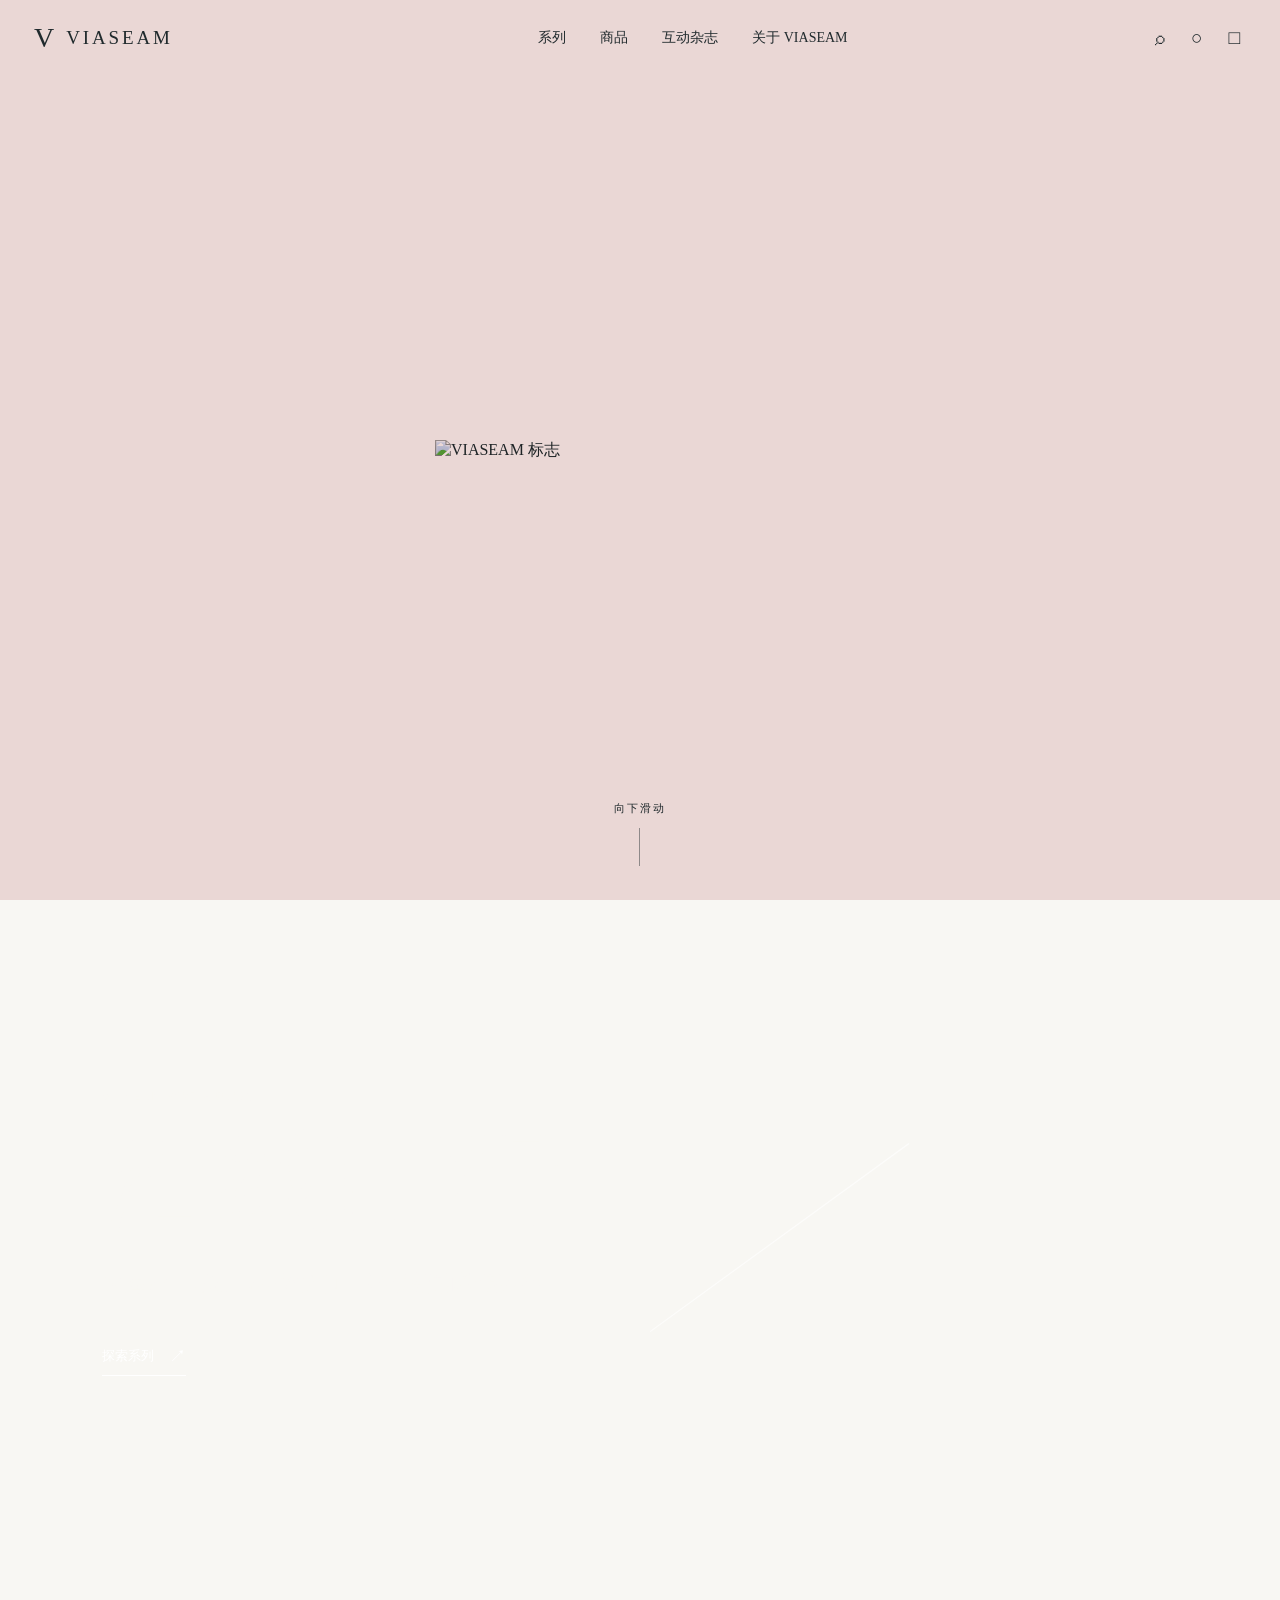
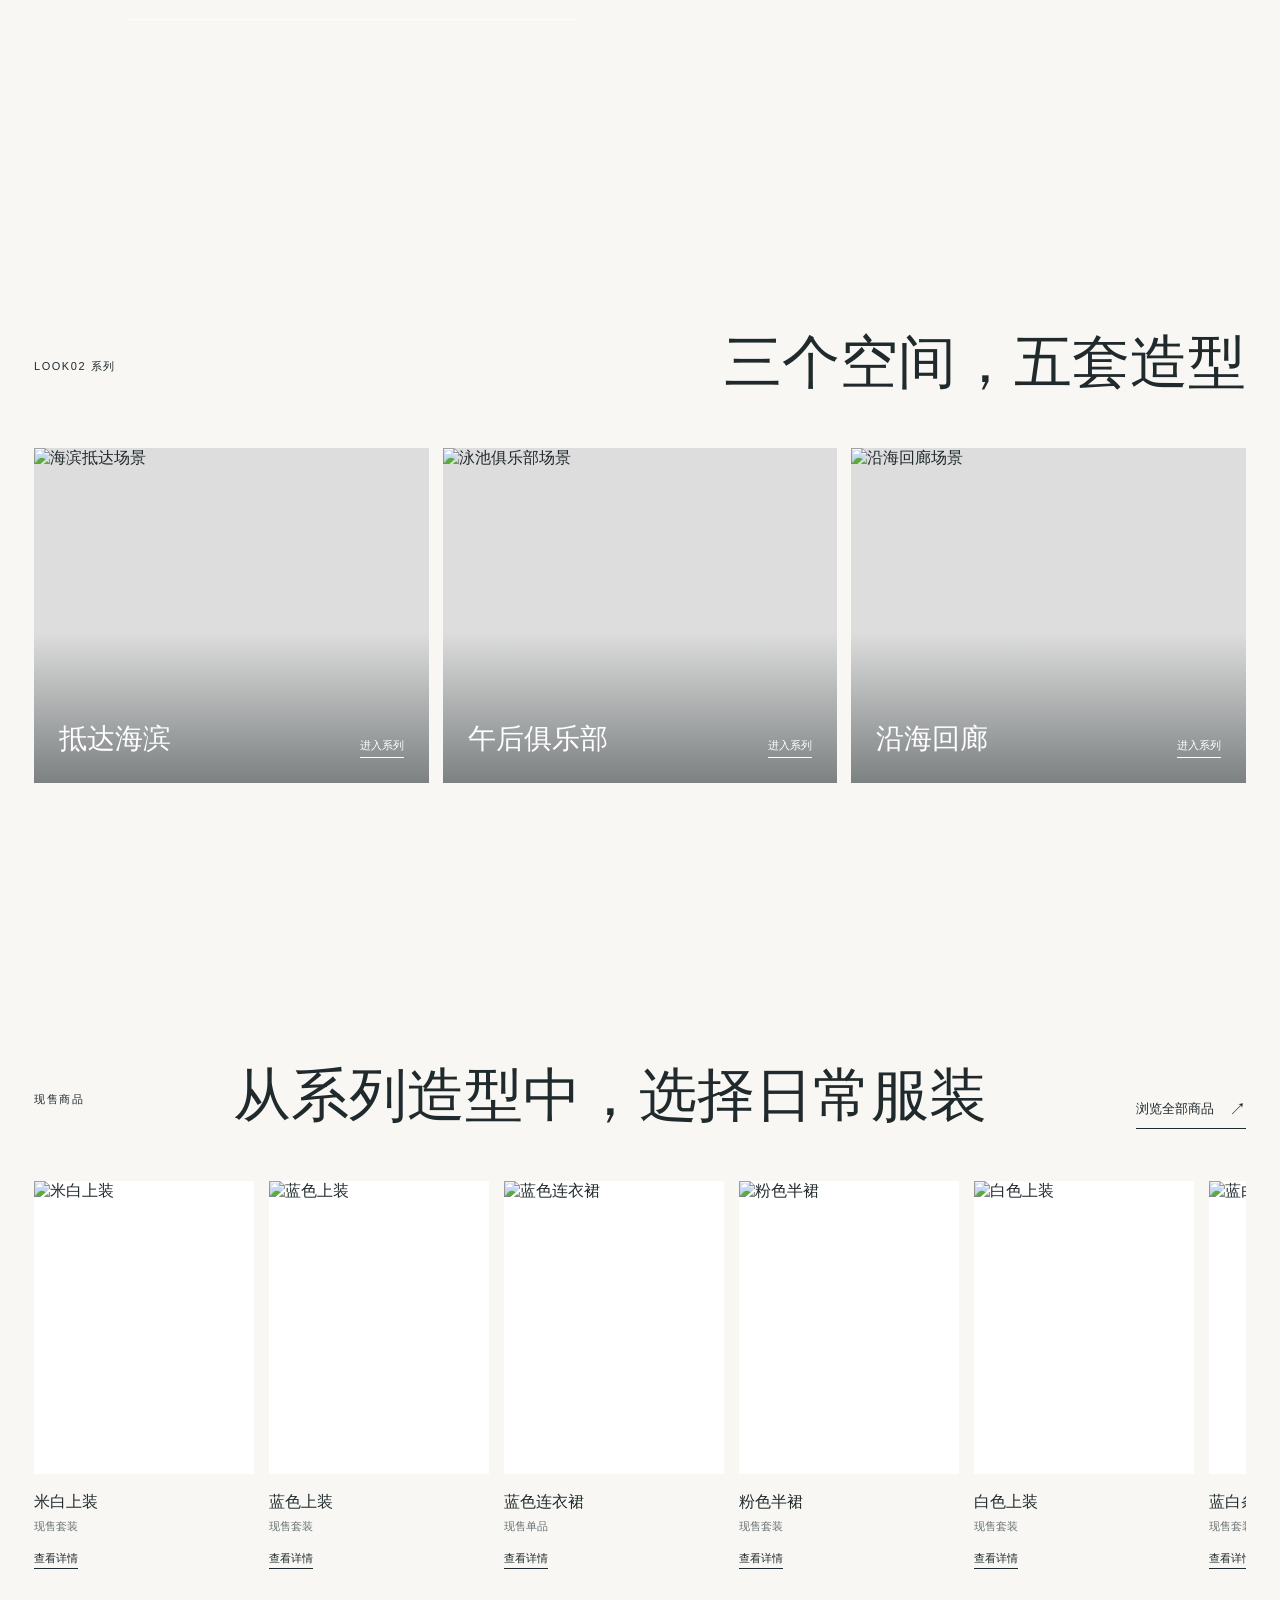
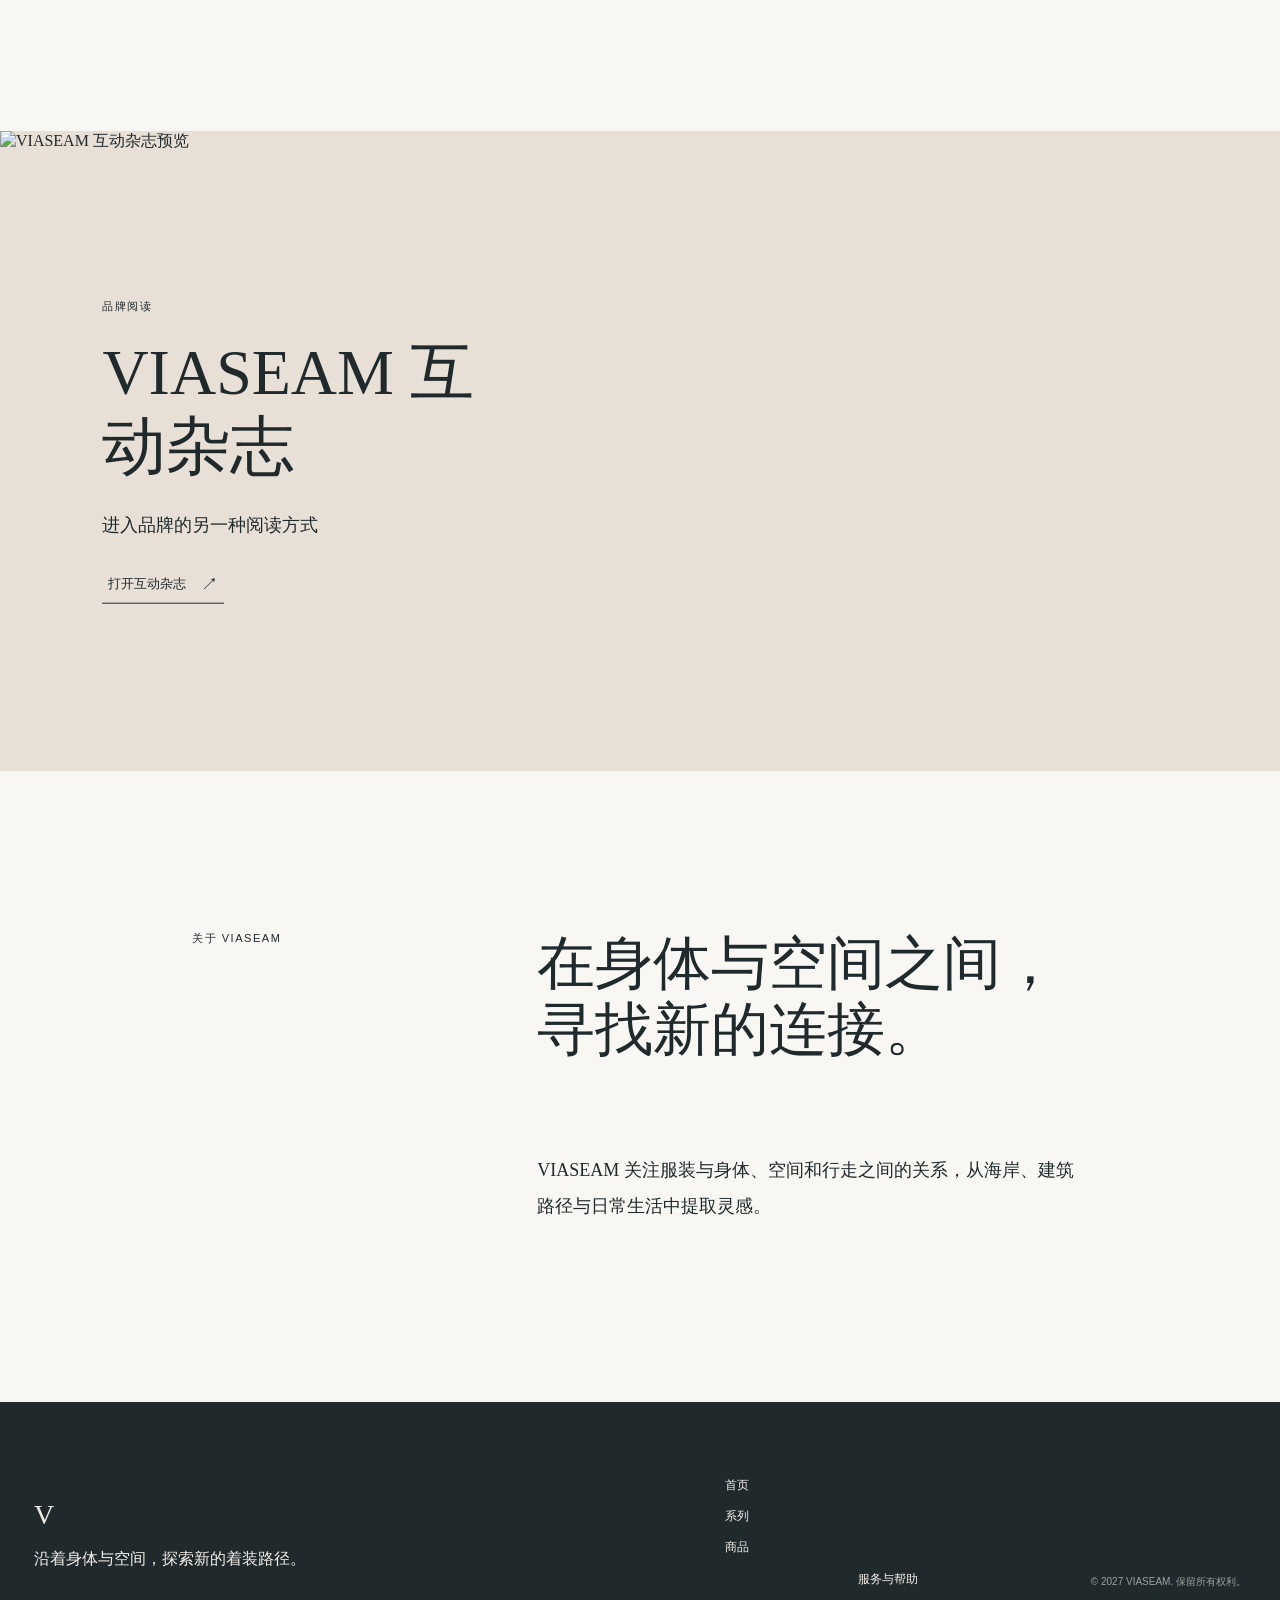
==== index.html @ c96d4e14 "Upload VIASEAM website" ====
<!doctype html>
<html lang="zh-CN">
  <head>
    <meta charset="UTF-8" />
    <meta name="viewport" content="width=device-width, initial-scale=1.0" />
    <meta name="description" content="VIASEAM 2027 春夏系列官网" />
    <title>VIASEAM｜沿线而行</title>
    <link rel="stylesheet" href="styles.css" />
  </head>
  <body>
    <header class="site-header" data-header>
      <a class="brand-lockup" href="#top" aria-label="返回首页">
        <span class="brand-mark">V</span>
        <span class="brand-name">VIASEAM</span>
      </a>
      <nav class="desktop-nav" aria-label="主导航">
        <a href="series.html">系列</a>
        <a href="shop.html">商品</a>
        <a href="#magazine">互动杂志</a>
        <a href="about.html">关于 VIASEAM</a>
      </nav>
      <div class="header-actions">
        <button type="button" data-unavailable aria-label="搜索">⌕</button>
        <button type="button" data-unavailable aria-label="账户">○</button>
        <button type="button" data-unavailable aria-label="购物袋">□</button>
        <button class="menu-toggle" type="button" data-menu-toggle aria-label="打开菜单" aria-expanded="false">菜单</button>
      </div>
    </header>

    <aside class="mobile-menu" data-mobile-menu aria-hidden="true">
      <button class="menu-close" type="button" data-menu-close>关闭</button>
      <nav aria-label="移动端导航">
        <a href="#top">首页</a>
        <a href="series.html">系列</a>
        <a href="shop.html">商品</a>
        <a href="#magazine">互动杂志</a>
        <a href="about.html">关于 VIASEAM</a>
        <button type="button" data-unavailable>服务与帮助</button>
      </nav>
    </aside>

    <main id="top">
      <section class="hero rose-panel reveal">
        <img src="assets/via-seam-logo.png" alt="VIASEAM 标志" />
        <span class="scroll-cue">向下滑动</span>
      </section>

      <section class="video-section dark-panel reveal">
        <video autoplay muted loop playsinline poster="assets/scene-waterfront.png">
          <source src="assets/homepage-second-screen.mp4" type="video/mp4" />
        </video>
        <div class="video-overlay">
          <p class="eyebrow">VIASEAM 2027 春夏系列</p>
          <h1>沿线而行</h1>
          <p>在海岸、城市与身体之间，寻找新的着装路径</p>
          <a class="text-link light" href="series.html">探索系列 <span>↗</span></a>
        </div>
        <span class="route-line route-line-one"></span>
        <span class="route-line route-line-two"></span>
      </section>

      <section class="scene-section" id="series">
        <div class="section-heading reveal">
          <p class="eyebrow">LOOK02 系列</p>
          <h2>三个空间，五套造型</h2>
        </div>
        <div class="scene-rail" data-scene-rail>
          <a class="scene-card reveal" href="series.html">
            <img src="assets/scene-waterfront.png" alt="海滨抵达场景" />
            <div><h3>抵达海滨</h3><span>进入系列</span></div>
          </a>
          <a class="scene-card reveal" href="series.html">
            <img src="assets/scene-club.png" alt="泳池俱乐部场景" />
            <div><h3>午后俱乐部</h3><span>进入系列</span></div>
          </a>
          <a class="scene-card reveal" href="series.html">
            <img src="assets/scene-corridor.png" alt="沿海回廊场景" />
            <div><h3>沿海回廊</h3><span>进入系列</span></div>
          </a>
        </div>
      </section>

      <section class="shop-section" id="shop">
        <div class="section-heading reveal">
          <p class="eyebrow">现售商品</p>
          <h2>从系列造型中，选择日常服装</h2>
          <a class="text-link" href="#unavailable">浏览全部商品 <span>↗</span></a>
        </div>
        <div class="product-rail" data-product-rail>
          <article class="product-card reveal"><div class="product-image"><img src="assets/product-look01.png" alt="米白上装" /></div><h3>米白上装</h3><p>现售套装</p><a href="#unavailable">查看详情</a></article>
          <article class="product-card reveal"><div class="product-image"><img src="assets/product-look06.png" alt="蓝色上装" /></div><h3>蓝色上装</h3><p>现售套装</p><a href="#unavailable">查看详情</a></article>
          <article class="product-card reveal"><div class="product-image"><img src="assets/product-look11.png" alt="蓝色连衣裙" /></div><h3>蓝色连衣裙</h3><p>现售单品</p><a href="#unavailable">查看详情</a></article>
          <article class="product-card reveal"><div class="product-image"><img src="assets/product-look16.png" alt="粉色半裙" /></div><h3>粉色半裙</h3><p>现售套装</p><a href="#unavailable">查看详情</a></article>
          <article class="product-card reveal"><div class="product-image"><img src="assets/product-look21.png" alt="白色上装" /></div><h3>白色上装</h3><p>现售套装</p><a href="#unavailable">查看详情</a></article>
          <article class="product-card reveal"><div class="product-image"><img src="assets/product-look25.png" alt="蓝白条纹上装" /></div><h3>蓝白条纹上装</h3><p>现售套装</p><a href="#unavailable">查看详情</a></article>
        </div>
      </section>

      <section class="magazine-section reveal" id="magazine">
        <img src="assets/interactive-magazine.png" alt="VIASEAM 互动杂志预览" />
        <div class="magazine-copy"><p class="eyebrow">品牌阅读</p><h2>VIASEAM 互动杂志</h2><p>进入品牌的另一种阅读方式</p><button type="button" class="text-link" data-unavailable>打开互动杂志 <span>↗</span></button></div>
      </section>

      <section class="about-section reveal" id="about"><p class="eyebrow">关于 VIASEAM</p><h2>在身体与空间之间，寻找新的连接。</h2><p>VIASEAM 关注服装与身体、空间和行走之间的关系，从海岸、建筑路径与日常生活中提取灵感。</p></section>
    </main>

    <footer class="site-footer" id="unavailable">
      <div><span class="footer-mark">V</span><p>沿着身体与空间，探索新的着装路径。</p></div>
      <div class="footer-links"><a href="#top">首页</a><a href="#series">系列</a><a href="#shop">商品</a><button type="button" data-unavailable>服务与帮助</button></div>
      <small>© 2027 VIASEAM. 保留所有权利。</small>
    </footer>

    <div class="unavailable-modal" data-modal aria-hidden="true"><div class="modal-card"><span class="modal-mark">V</span><h2>服务暂未开通</h2><p>该功能正在准备中，页面内容会在后续逐步完善。</p><button type="button" data-modal-close>返回上一页</button></div></div>
    <script src="script.js"></script>
  </body>
</html>
---- styles.css ----
:root{--rose:#ead7d5;--ink:#202a2d;--muted:#687174;--paper:#f8f7f3;--line:rgba(32,42,45,.18);--serif:"Noto Serif SC","Songti SC","SimSun",serif;--sans:"Noto Sans SC","Microsoft YaHei",sans-serif}*{box-sizing:border-box}html{scroll-behavior:smooth}body{margin:0;color:var(--ink);background:var(--paper);font-family:var(--serif);font-weight:400}a,button{color:inherit;font:inherit}a{text-decoration:none}button{border:0;background:none;cursor:pointer}.site-header{position:fixed;top:0;z-index:20;width:100%;height:76px;display:flex;align-items:center;justify-content:space-between;padding:0 34px;transition:.35s ease}.site-header.scrolled{background:rgba(248,247,243,.92);backdrop-filter:blur(12px);height:62px;border-bottom:1px solid var(--line)}.brand-lockup{display:flex;align-items:center;gap:12px}.brand-mark,.footer-mark,.modal-mark{font-family:Georgia,serif;font-size:28px;line-height:1}.brand-name{font-size:19px;letter-spacing:.15em}.desktop-nav{display:flex;gap:34px;margin-left:5vw;font-size:14px}.desktop-nav a,.footer-links a,.footer-links button{position:relative}.desktop-nav a:after,.footer-links a:after{content:"";position:absolute;left:0;right:0;bottom:-6px;height:1px;background:currentColor;transform:scaleX(0);transform-origin:right;transition:transform .3s}.desktop-nav a:hover:after,.footer-links a:hover:after{transform:scaleX(1);transform-origin:left}.header-actions{display:flex;align-items:center;gap:14px}.header-actions button{font-family:var(--sans);font-size:19px}.menu-toggle{display:none}.hero{height:100svh;min-height:620px;display:grid;place-items:center;position:relative}.hero img{width:min(410px,52vw);mix-blend-mode:multiply}.rose-panel{background:var(--rose)}.scroll-cue{position:absolute;bottom:34px;font-size:11px;letter-spacing:.18em}.scroll-cue:after{content:"";display:block;width:1px;height:38px;background:currentColor;margin:12px auto 0;opacity:.45}.video-section{height:100svh;min-height:650px;position:relative;overflow:hidden;color:#f8f7f3}.video-section video{height:100%;width:100%;object-fit:cover;opacity:.82}.video-overlay{position:absolute;inset:0;padding:21vh 8vw;display:flex;flex-direction:column;align-items:flex-start;justify-content:flex-start}.eyebrow{font-family:var(--sans);font-size:11px;letter-spacing:.14em;text-transform:none;margin:0 0 22px}.video-overlay h1{font-size:clamp(56px,9vw,138px);font-weight:400;line-height:.95;margin:0 0 30px}.video-overlay p:not(.eyebrow){font-size:clamp(16px,1.7vw,24px);margin:0 0 40px;max-width:470px;line-height:1.8}.text-link{display:inline-flex;align-items:center;gap:15px;border-bottom:1px solid currentColor;padding-bottom:7px;font-family:var(--sans);font-size:13px}.light{color:#fff}.text-link span{font-size:17px}.route-line{position:absolute;height:1px;background:rgba(255,255,255,.7);transform-origin:left;animation:route 9s linear infinite}.route-line-one{width:35vw;left:10%;bottom:20%}.route-line-two{width:25vw;right:4%;top:27%;transform:rotate(144deg);animation-delay:1.5s}@keyframes route{0%,100%{opacity:.2;transform:scaleX(.65)}50%{opacity:.8;transform:scaleX(1)}}.scene-section,.shop-section{padding:130px 34px 150px}.section-heading{display:flex;align-items:end;justify-content:space-between;gap:25px;margin-bottom:52px}.section-heading h2,.magazine-copy h2,.about-section h2{font-size:clamp(34px,4.5vw,72px);line-height:1.15;font-weight:400;margin:0}.scene-rail{display:grid;grid-template-columns:repeat(3,1fr);gap:14px}.scene-card{position:relative;overflow:hidden;background:#ddd}.scene-card img{display:block;width:100%;aspect-ratio:1.18/1;object-fit:cover;transition:transform .8s ease,filter .8s ease}.scene-card:after{content:"";position:absolute;inset:0;background:linear-gradient(transparent 55%,rgba(10,20,22,.46));pointer-events:none}.scene-card:hover img{transform:scale(1.035);filter:brightness(1.05)}.scene-card div{position:absolute;z-index:1;left:25px;right:25px;bottom:25px;color:#fff;display:flex;align-items:end;justify-content:space-between}.scene-card h3{font-size:28px;font-weight:400;margin:0}.scene-card span{font-family:var(--sans);font-size:11px;border-bottom:1px solid currentColor;padding-bottom:4px}.product-rail{display:grid;grid-template-columns:repeat(6,minmax(220px,1fr));gap:15px;overflow-x:auto;scroll-snap-type:x proximity;padding-bottom:15px}.product-card{min-width:0;scroll-snap-align:start}.product-image{background:#fff;aspect-ratio:3/4;display:grid;place-items:center;overflow:hidden}.product-image img{width:100%;height:100%;object-fit:contain;transition:transform .55s ease}.product-card:hover .product-image img{transform:scale(1.03)}.product-card h3{font-size:16px;font-weight:400;margin:18px 0 6px}.product-card p{font-family:var(--sans);font-size:11px;color:var(--muted);margin:0 0 14px}.product-card>a{font-family:var(--sans);font-size:11px;border-bottom:1px solid var(--ink);padding-bottom:4px}.magazine-section{position:relative;min-height:640px;overflow:hidden;background:#e8e0d7}.magazine-section>img{width:100%;height:100%;min-height:640px;object-fit:cover;display:block}.magazine-copy{position:absolute;left:8vw;top:50%;transform:translateY(-50%);max-width:390px}.magazine-copy h2{font-size:clamp(38px,5vw,76px);margin-bottom:26px}.magazine-copy p:not(.eyebrow){font-size:18px;line-height:1.8;margin-bottom:30px}.about-section{padding:160px 15vw;display:grid;grid-template-columns:1fr 2fr;gap:70px}.about-section h2{max-width:760px}.about-section>p:last-child{grid-column:2;max-width:600px;font-size:18px;line-height:2}.site-footer{background:#202a2d;color:#f4eee8;padding:75px 34px 35px;display:grid;grid-template-columns:2fr 1fr auto;gap:40px;align-items:end}.site-footer p{font-size:16px;line-height:1.7;max-width:280px}.footer-links{display:flex;flex-direction:column;gap:14px;font-family:var(--sans);font-size:12px}.site-footer small{font-family:var(--sans);font-size:10px;color:rgba(244,238,232,.6)}.mobile-menu{display:none}.unavailable-modal{position:fixed;inset:0;z-index:50;display:none;place-items:center;background:var(--rose);padding:25px}.unavailable-modal.is-open{display:grid}.modal-card{text-align:center;max-width:420px}.modal-card h2{font-size:44px;font-weight:400;margin:28px 0 18px}.modal-card p{font-size:16px;line-height:1.8;margin-bottom:35px}.modal-card button{border-bottom:1px solid currentColor;padding-bottom:8px;font-family:var(--sans);font-size:12px}.reveal{opacity:0;transform:translateY(18px);transition:opacity .8s ease,transform .8s ease}.reveal.is-visible{opacity:1;transform:none}@media(max-width:800px){.site-header{height:62px;padding:0 20px}.brand-name,.desktop-nav{display:none}.header-actions>button:not(.menu-toggle){display:none}.menu-toggle{display:block;font-family:var(--sans);font-size:11px;letter-spacing:.08em}.mobile-menu{position:fixed;display:flex;flex-direction:column;justify-content:space-between;inset:0 0 0 20%;z-index:40;background:var(--rose);padding:25px 22px 40px;transform:translateX(100%);transition:transform .45s ease}.mobile-menu.is-open{transform:none}.menu-close{align-self:flex-end;font-family:var(--sans);font-size:11px}.mobile-menu nav{display:flex;flex-direction:column;gap:23px;font-size:28px}.mobile-menu nav button{text-align:left;font-size:28px}.hero{min-height:580px}.hero img{width:70vw}.video-section{min-height:680px}.video-overlay{padding:19vh 24px}.video-overlay h1{font-size:70px}.video-overlay p:not(.eyebrow){font-size:16px}.scene-section,.shop-section{padding:90px 20px 105px}.section-heading{display:block;margin-bottom:30px}.section-heading h2{font-size:42px;margin-bottom:25px}.scene-rail{display:flex;overflow-x:auto;scroll-snap-type:x mandatory;gap:12px;padding-bottom:12px}.scene-card{min-width:86vw;scroll-snap-align:center}.scene-card img{aspect-ratio:4/5}.scene-card h3{font-size:26px}.product-rail{grid-template-columns:repeat(6,83vw);gap:12px}.product-card h3{font-size:18px}.magazine-section,.magazine-section>img{min-height:700px}.magazine-section>img{object-position:58% center}.magazine-copy{left:24px;right:24px;top:auto;bottom:50px;transform:none;color:#fff}.magazine-copy:before{content:"";position:absolute;inset:-210px -24px -50px;background:linear-gradient(transparent,rgba(0,0,0,.42));z-index:-1}.magazine-copy h2{font-size:44px}.about-section{padding:100px 24px;display:block}.about-section h2{font-size:42px;margin-bottom:35px}.about-section>p:last-child{font-size:16px}.site-footer{display:block;padding:60px 24px 30px}.footer-links{margin:45px 0}.site-footer small{display:block}.route-line-two{display:none}}
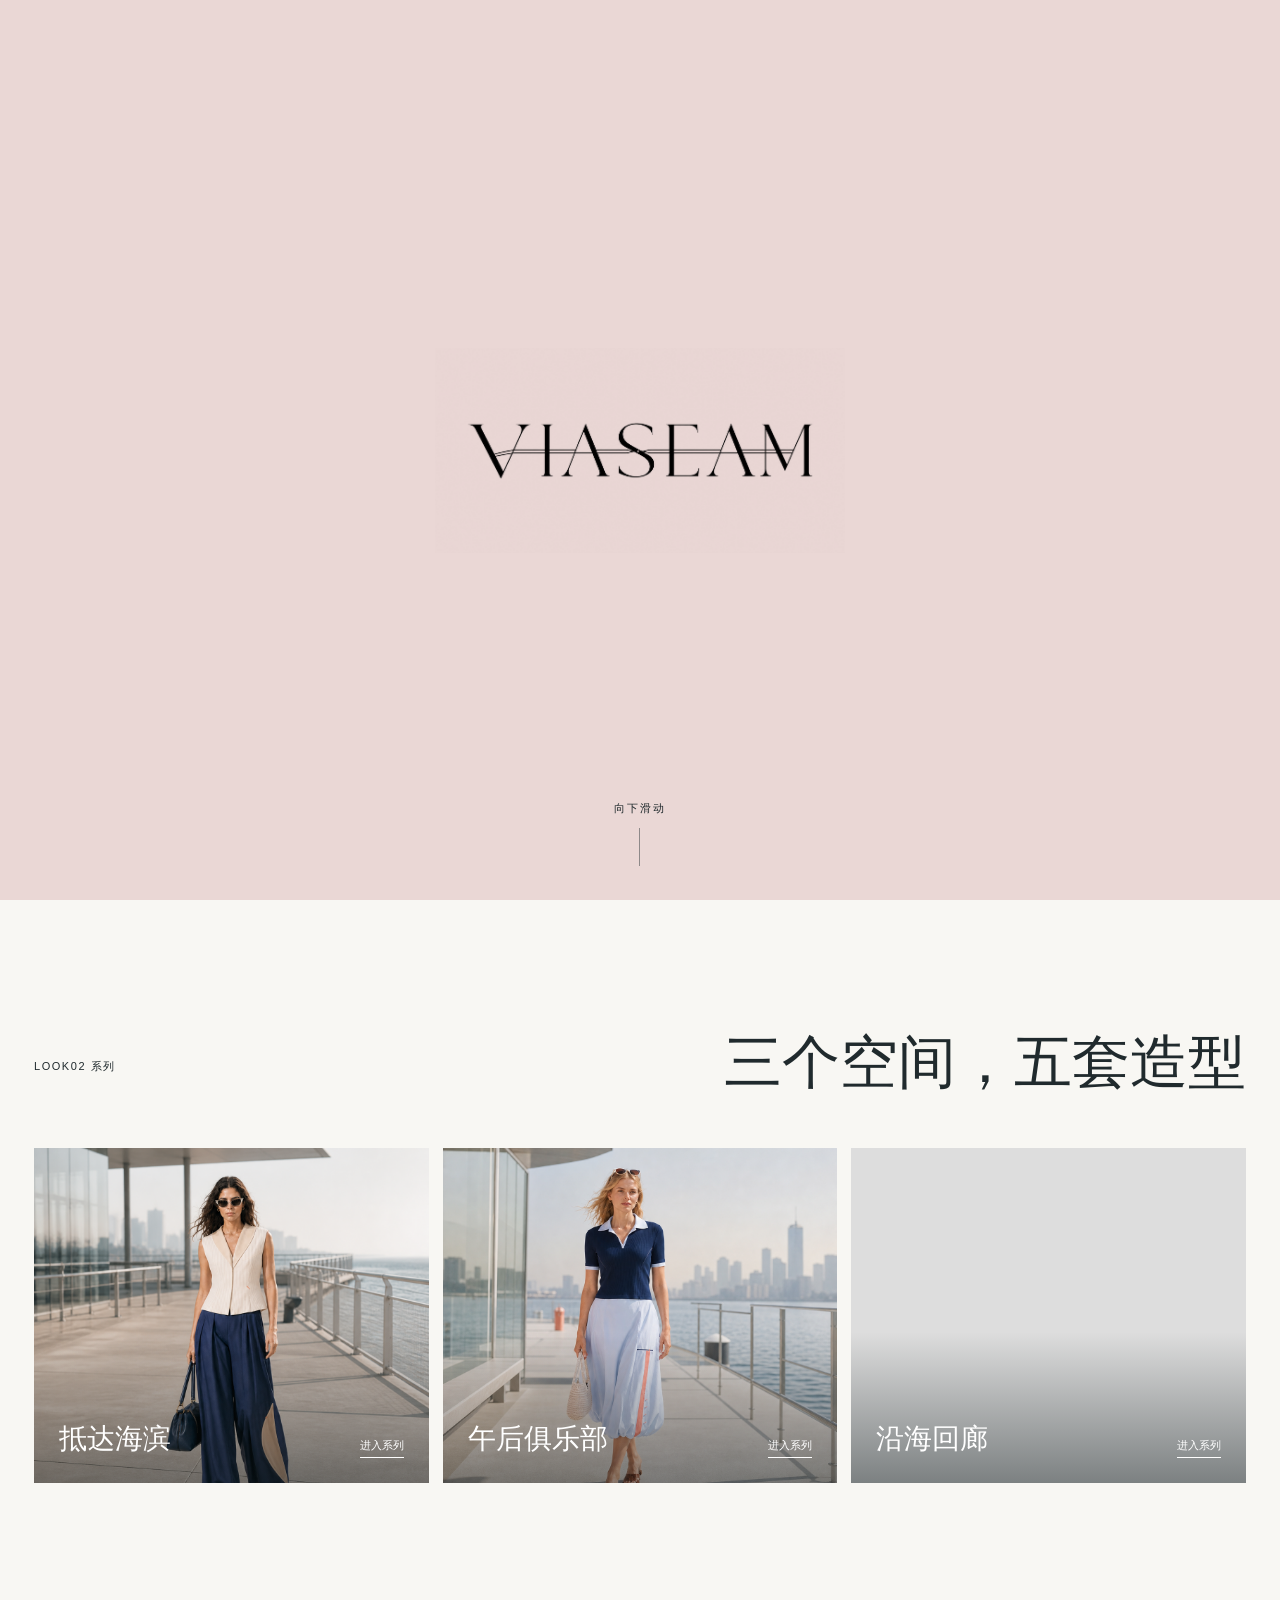
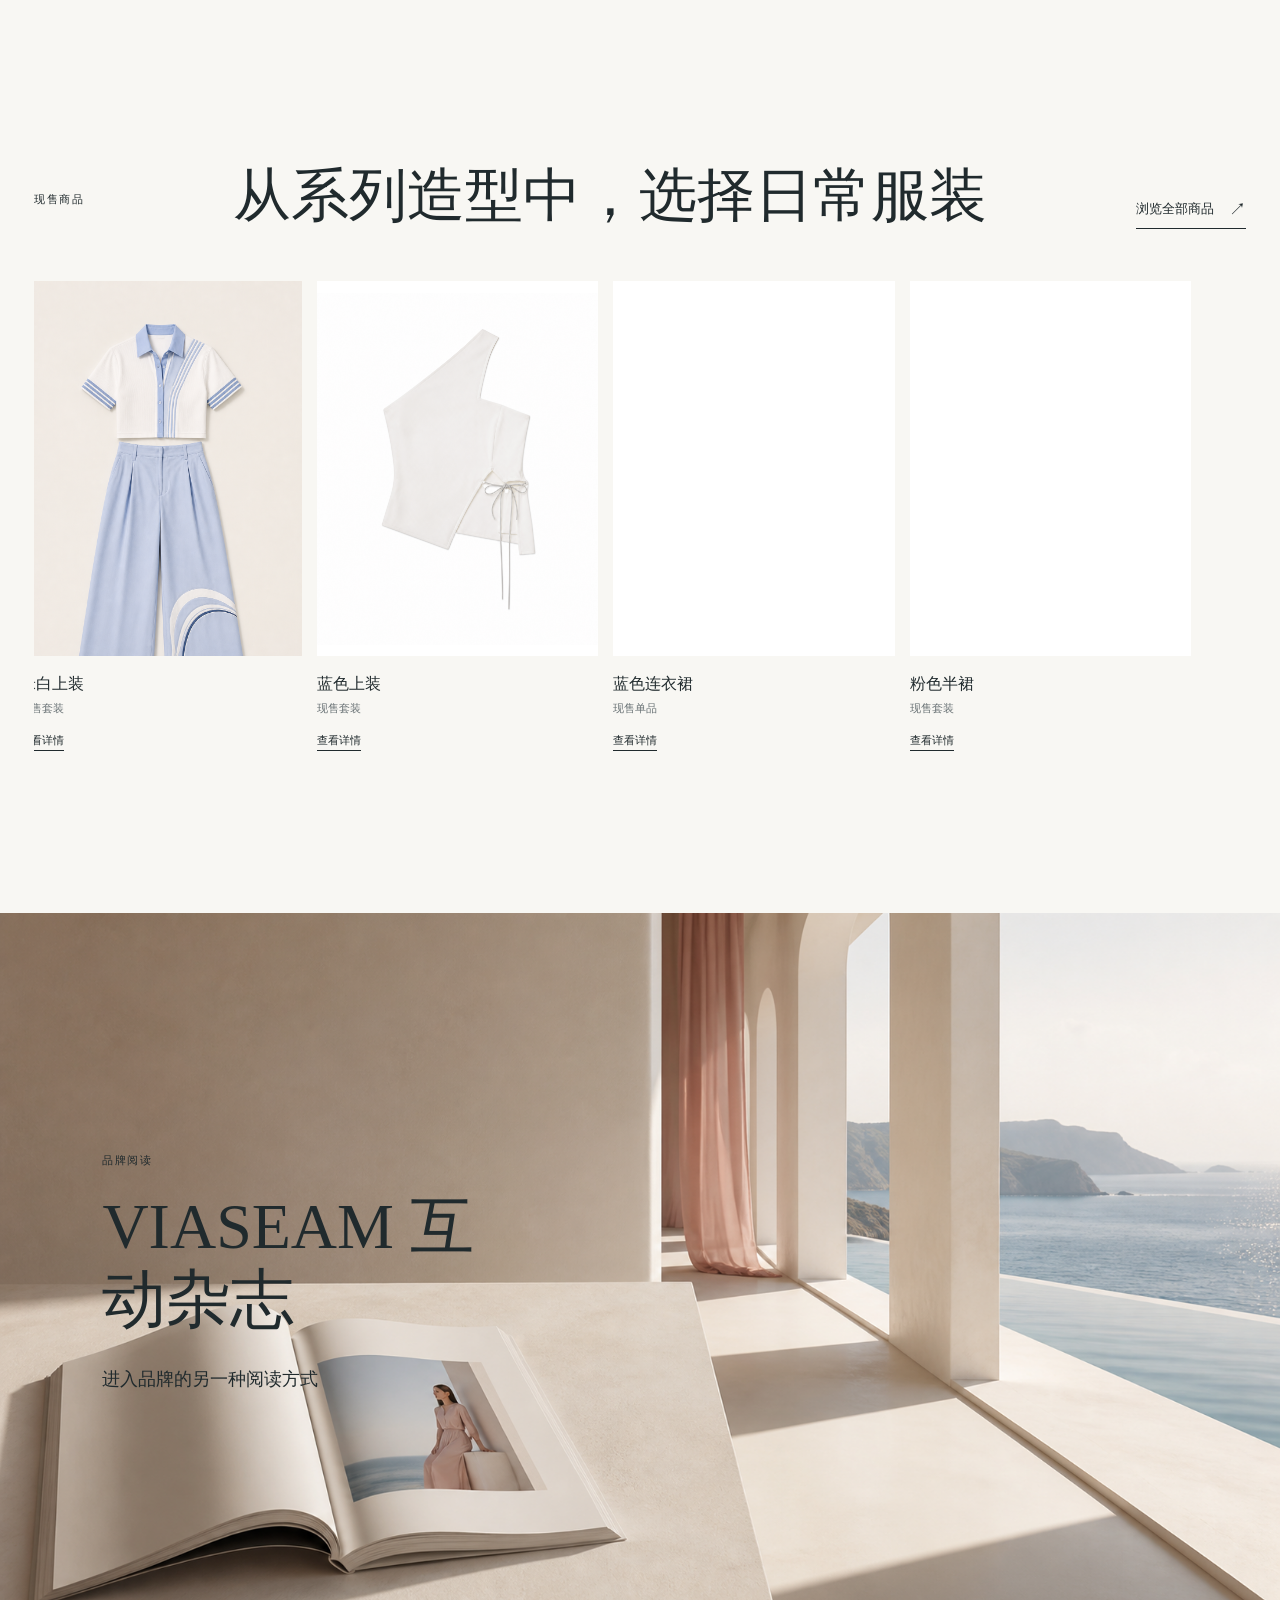
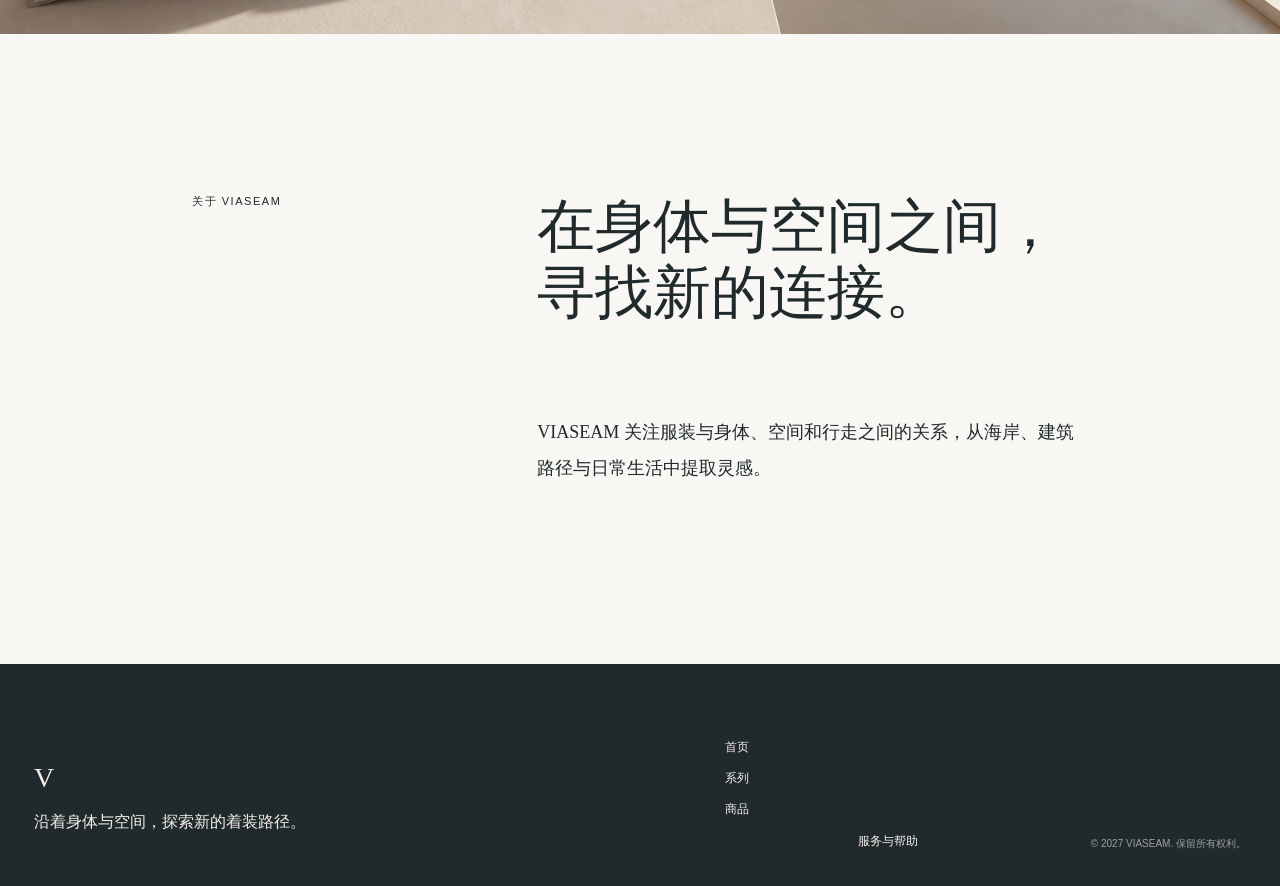
==== commit 0cb18d08: "Add files via upload Update homepage loop and magazine navigation" ====
--- a/index.html
+++ b/index.html
@@ -5,9 +5,9 @@
     <meta name="viewport" content="width=device-width, initial-scale=1.0" />
     <meta name="description" content="VIASEAM 2027 春夏系列官网" />
     <title>VIASEAM｜沿线而行</title>
-    <link rel="stylesheet" href="styles.css" />
+    <link rel="stylesheet" href="styles.css?v=20260813-2" />
   </head>
-  <body>
+  <body class="home-page">
     <header class="site-header" data-header>
       <a class="brand-lockup" href="#top" aria-label="返回首页">
         <span class="brand-mark">V</span>
@@ -16,7 +16,7 @@
       <nav class="desktop-nav" aria-label="主导航">
         <a href="series.html">系列</a>
         <a href="shop.html">商品</a>
-        <a href="#magazine">互动杂志</a>
+        <a href="magazine/?site=1">互动杂志</a>
         <a href="about.html">关于 VIASEAM</a>
       </nav>
       <div class="header-actions">
@@ -33,7 +33,7 @@
         <a href="#top">首页</a>
         <a href="series.html">系列</a>
         <a href="shop.html">商品</a>
-        <a href="#magazine">互动杂志</a>
+        <a href="magazine/?site=1">互动杂志</a>
         <a href="about.html">关于 VIASEAM</a>
         <button type="button" data-unavailable>服务与帮助</button>
       </nav>
@@ -111,6 +111,7 @@
     </footer>
 
     <div class="unavailable-modal" data-modal aria-hidden="true"><div class="modal-card"><span class="modal-mark">V</span><h2>服务暂未开通</h2><p>该功能正在准备中，页面内容会在后续逐步完善。</p><button type="button" data-modal-close>返回上一页</button></div></div>
+    <script src="weather-config.js"></script>
     <script src="script.js"></script>
   </body>
 </html>
--- a/styles.css
+++ b/styles.css
@@ -1 +1,58 @@
 :root{--rose:#ead7d5;--ink:#202a2d;--muted:#687174;--paper:#f8f7f3;--line:rgba(32,42,45,.18);--serif:"Noto Serif SC","Songti SC","SimSun",serif;--sans:"Noto Sans SC","Microsoft YaHei",sans-serif}*{box-sizing:border-box}html{scroll-behavior:smooth}body{margin:0;color:var(--ink);background:var(--paper);font-family:var(--serif);font-weight:400}a,button{color:inherit;font:inherit}a{text-decoration:none}button{border:0;background:none;cursor:pointer}.site-header{position:fixed;top:0;z-index:20;width:100%;height:76px;display:flex;align-items:center;justify-content:space-between;padding:0 34px;transition:.35s ease}.site-header.scrolled{background:rgba(248,247,243,.92);backdrop-filter:blur(12px);height:62px;border-bottom:1px solid var(--line)}.brand-lockup{display:flex;align-items:center;gap:12px}.brand-mark,.footer-mark,.modal-mark{font-family:Georgia,serif;font-size:28px;line-height:1}.brand-name{font-size:19px;letter-spacing:.15em}.desktop-nav{display:flex;gap:34px;margin-left:5vw;font-size:14px}.desktop-nav a,.footer-links a,.footer-links button{position:relative}.desktop-nav a:after,.footer-links a:after{content:"";position:absolute;left:0;right:0;bottom:-6px;height:1px;background:currentColor;transform:scaleX(0);transform-origin:right;transition:transform .3s}.desktop-nav a:hover:after,.footer-links a:hover:after{transform:scaleX(1);transform-origin:left}.header-actions{display:flex;align-items:center;gap:14px}.header-actions button{font-family:var(--sans);font-size:19px}.menu-toggle{display:none}.hero{height:100svh;min-height:620px;display:grid;place-items:center;position:relative}.hero img{width:min(410px,52vw);mix-blend-mode:multiply}.rose-panel{background:var(--rose)}.scroll-cue{position:absolute;bottom:34px;font-size:11px;letter-spacing:.18em}.scroll-cue:after{content:"";display:block;width:1px;height:38px;background:currentColor;margin:12px auto 0;opacity:.45}.video-section{height:100svh;min-height:650px;position:relative;overflow:hidden;color:#f8f7f3}.video-section video{height:100%;width:100%;object-fit:cover;opacity:.82}.video-overlay{position:absolute;inset:0;padding:21vh 8vw;display:flex;flex-direction:column;align-items:flex-start;justify-content:flex-start}.eyebrow{font-family:var(--sans);font-size:11px;letter-spacing:.14em;text-transform:none;margin:0 0 22px}.video-overlay h1{font-size:clamp(56px,9vw,138px);font-weight:400;line-height:.95;margin:0 0 30px}.video-overlay p:not(.eyebrow){font-size:clamp(16px,1.7vw,24px);margin:0 0 40px;max-width:470px;line-height:1.8}.text-link{display:inline-flex;align-items:center;gap:15px;border-bottom:1px solid currentColor;padding-bottom:7px;font-family:var(--sans);font-size:13px}.light{color:#fff}.text-link span{font-size:17px}.route-line{position:absolute;height:1px;background:rgba(255,255,255,.7);transform-origin:left;animation:route 9s linear infinite}.route-line-one{width:35vw;left:10%;bottom:20%}.route-line-two{width:25vw;right:4%;top:27%;transform:rotate(144deg);animation-delay:1.5s}@keyframes route{0%,100%{opacity:.2;transform:scaleX(.65)}50%{opacity:.8;transform:scaleX(1)}}.scene-section,.shop-section{padding:130px 34px 150px}.section-heading{display:flex;align-items:end;justify-content:space-between;gap:25px;margin-bottom:52px}.section-heading h2,.magazine-copy h2,.about-section h2{font-size:clamp(34px,4.5vw,72px);line-height:1.15;font-weight:400;margin:0}.scene-rail{display:grid;grid-template-columns:repeat(3,1fr);gap:14px}.scene-card{position:relative;overflow:hidden;background:#ddd}.scene-card img{display:block;width:100%;aspect-ratio:1.18/1;object-fit:cover;transition:transform .8s ease,filter .8s ease}.scene-card:after{content:"";position:absolute;inset:0;background:linear-gradient(transparent 55%,rgba(10,20,22,.46));pointer-events:none}.scene-card:hover img{transform:scale(1.035);filter:brightness(1.05)}.scene-card div{position:absolute;z-index:1;left:25px;right:25px;bottom:25px;color:#fff;display:flex;align-items:end;justify-content:space-between}.scene-card h3{font-size:28px;font-weight:400;margin:0}.scene-card span{font-family:var(--sans);font-size:11px;border-bottom:1px solid currentColor;padding-bottom:4px}.product-rail{display:grid;grid-template-columns:repeat(6,minmax(220px,1fr));gap:15px;overflow-x:auto;scroll-snap-type:x proximity;padding-bottom:15px}.product-card{min-width:0;scroll-snap-align:start}.product-image{background:#fff;aspect-ratio:3/4;display:grid;place-items:center;overflow:hidden}.product-image img{width:100%;height:100%;object-fit:contain;transition:transform .55s ease}.product-card:hover .product-image img{transform:scale(1.03)}.product-card h3{font-size:16px;font-weight:400;margin:18px 0 6px}.product-card p{font-family:var(--sans);font-size:11px;color:var(--muted);margin:0 0 14px}.product-card>a{font-family:var(--sans);font-size:11px;border-bottom:1px solid var(--ink);padding-bottom:4px}.magazine-section{position:relative;min-height:640px;overflow:hidden;background:#e8e0d7}.magazine-section>img{width:100%;height:100%;min-height:640px;object-fit:cover;display:block}.magazine-copy{position:absolute;left:8vw;top:50%;transform:translateY(-50%);max-width:390px}.magazine-copy h2{font-size:clamp(38px,5vw,76px);margin-bottom:26px}.magazine-copy p:not(.eyebrow){font-size:18px;line-height:1.8;margin-bottom:30px}.about-section{padding:160px 15vw;display:grid;grid-template-columns:1fr 2fr;gap:70px}.about-section h2{max-width:760px}.about-section>p:last-child{grid-column:2;max-width:600px;font-size:18px;line-height:2}.site-footer{background:#202a2d;color:#f4eee8;padding:75px 34px 35px;display:grid;grid-template-columns:2fr 1fr auto;gap:40px;align-items:end}.site-footer p{font-size:16px;line-height:1.7;max-width:280px}.footer-links{display:flex;flex-direction:column;gap:14px;font-family:var(--sans);font-size:12px}.site-footer small{font-family:var(--sans);font-size:10px;color:rgba(244,238,232,.6)}.mobile-menu{display:none}.unavailable-modal{position:fixed;inset:0;z-index:50;display:none;place-items:center;background:var(--rose);padding:25px}.unavailable-modal.is-open{display:grid}.modal-card{text-align:center;max-width:420px}.modal-card h2{font-size:44px;font-weight:400;margin:28px 0 18px}.modal-card p{font-size:16px;line-height:1.8;margin-bottom:35px}.modal-card button{border-bottom:1px solid currentColor;padding-bottom:8px;font-family:var(--sans);font-size:12px}.reveal{opacity:0;transform:translateY(18px);transition:opacity .8s ease,transform .8s ease}.reveal.is-visible{opacity:1;transform:none}@media(max-width:800px){.site-header{height:62px;padding:0 20px}.brand-name,.desktop-nav{display:none}.header-actions>button:not(.menu-toggle){display:none}.menu-toggle{display:block;font-family:var(--sans);font-size:11px;letter-spacing:.08em}.mobile-menu{position:fixed;display:flex;flex-direction:column;justify-content:space-between;inset:0 0 0 20%;z-index:40;background:var(--rose);padding:25px 22px 40px;transform:translateX(100%);transition:transform .45s ease}.mobile-menu.is-open{transform:none}.menu-close{align-self:flex-end;font-family:var(--sans);font-size:11px}.mobile-menu nav{display:flex;flex-direction:column;gap:23px;font-size:28px}.mobile-menu nav button{text-align:left;font-size:28px}.hero{min-height:580px}.hero img{width:70vw}.video-section{min-height:680px}.video-overlay{padding:19vh 24px}.video-overlay h1{font-size:70px}.video-overlay p:not(.eyebrow){font-size:16px}.scene-section,.shop-section{padding:90px 20px 105px}.section-heading{display:block;margin-bottom:30px}.section-heading h2{font-size:42px;margin-bottom:25px}.scene-rail{display:flex;overflow-x:auto;scroll-snap-type:x mandatory;gap:12px;padding-bottom:12px}.scene-card{min-width:86vw;scroll-snap-align:center}.scene-card img{aspect-ratio:4/5}.scene-card h3{font-size:26px}.product-rail{grid-template-columns:repeat(6,83vw);gap:12px}.product-card h3{font-size:18px}.magazine-section,.magazine-section>img{min-height:700px}.magazine-section>img{object-position:58% center}.magazine-copy{left:24px;right:24px;top:auto;bottom:50px;transform:none;color:#fff}.magazine-copy:before{content:"";position:absolute;inset:-210px -24px -50px;background:linear-gradient(transparent,rgba(0,0,0,.42));z-index:-1}.magazine-copy h2{font-size:44px}.about-section{padding:100px 24px;display:block}.about-section h2{font-size:42px;margin-bottom:35px}.about-section>p:last-child{font-size:16px}.site-footer{display:block;padding:60px 24px 30px}.footer-links{margin:45px 0}.site-footer small{display:block}.route-line-two{display:none}}
+/* LOOK NOW / 官网天气编辑 */
+.look-now-section{position:relative;overflow:hidden;padding:130px 34px 150px;background:#eadfe0;border-top:1px solid var(--line);border-bottom:1px solid var(--line)}
+.look-now-section:after{content:"";position:absolute;width:70%;height:150px;right:-12%;bottom:7%;border-top:1px solid rgba(142,103,111,.32);border-radius:50%;transform:rotate(-5deg);pointer-events:none}
+.look-now-section .section-heading,.look-now-panel{position:relative;z-index:1}
+.look-now-panel{margin-top:3rem;padding:2.5rem 2.8rem;border:1px solid var(--line);background:rgba(249,244,243,.55)}
+.look-now-status,.look-now-error{min-height:4rem;display:grid;place-items:center;color:var(--muted);font-family:var(--sans);font-size:12px}
+.look-now-weather{display:grid;grid-template-columns:1fr auto 1fr;align-items:end;gap:2rem;padding:1.5rem 0;border-top:1px solid var(--line);border-bottom:1px solid var(--line)}
+.look-now-location{display:flex;flex-direction:column;gap:.45rem}.look-now-location strong{font-size:clamp(2rem,5vw,4rem);font-weight:400;line-height:1}.look-now-temperature{font-family:var(--sans);font-size:clamp(4rem,10vw,8rem);font-weight:300;line-height:.78;letter-spacing:-.08em}.look-now-temperature sup{margin-left:.15em;font-size:.3em;letter-spacing:0;vertical-align:top}.look-now-details{display:flex;flex-direction:column;gap:.4rem;justify-self:end;text-align:right;font-family:var(--sans);font-size:12px;color:var(--muted)}.look-now-note{max-width:34rem;margin:2rem 0 0;font-family:var(--serif);font-size:22px;line-height:1.5}
+@media(max-width:800px){.look-now-section{padding:90px 20px 105px}.look-now-panel{padding:1.5rem}.look-now-weather{grid-template-columns:1fr;align-items:start}.look-now-details{justify-self:start;text-align:left}.look-now-note{font-size:19px}}
+/* LOOK NOW / 独立页面 */
+.look-now-page{background:var(--paper)}
+.look-now-masthead{min-height:78vh;padding:180px 8vw 100px;display:flex;justify-content:space-between;align-items:end;position:relative;overflow:hidden;background:#eadfe0}
+.look-now-masthead:after{content:"";position:absolute;left:-12%;right:-12%;bottom:11%;height:180px;border-top:1px solid rgba(142,103,111,.35);border-radius:50%;transform:rotate(-4deg);pointer-events:none}
+.look-now-masthead-copy,.look-now-masthead-index{position:relative;z-index:1}.look-now-masthead-copy{max-width:680px}.look-now-masthead h1{font-size:clamp(72px,13vw,190px);font-weight:400;line-height:.85;letter-spacing:.02em;margin:0 0 35px}.look-now-lead{font-size:clamp(22px,2.7vw,40px);line-height:1.4;margin:0 0 20px}.look-now-subcopy{max-width:420px;font-family:var(--sans);font-size:13px;color:var(--muted);line-height:2;margin:0}.look-now-masthead-index{display:flex;align-items:center;gap:15px;font-family:var(--sans);font-size:10px;letter-spacing:.13em;color:var(--muted)}.look-now-masthead-index span:first-child{font-size:48px;color:var(--ink);font-family:var(--serif)}.look-now-masthead-index i{display:block;width:70px;height:1px;background:currentColor}
+.look-now-weather-section{padding:140px 8vw 155px;background:#f4f0eb}.look-now-weather-heading{display:grid;grid-template-columns:1fr 1fr;column-gap:8vw;align-items:end;margin-bottom:55px}.look-now-weather-heading .eyebrow{grid-column:1/-1}.look-now-weather-heading h2{font-size:clamp(42px,6vw,86px);font-weight:400;line-height:1.1;margin:0}.look-now-weather-heading>p:last-child{max-width:310px;font-family:var(--sans);font-size:13px;line-height:2;color:var(--muted);margin:0}.look-now-weather-section .look-now-panel{margin-top:0;padding:3rem 3.5rem;background:#f9f4f3;border-color:rgba(142,103,111,.3)}
+.look-now-location-controls{display:flex;align-items:center;gap:12px;margin:0 0 20px;font-family:var(--sans)}.look-now-location-controls label{font-size:11px;color:var(--muted);letter-spacing:.08em}.look-now-location-controls select,.look-now-location-controls button{height:42px;padding:0 14px;border:1px solid var(--line);background:transparent;font-family:var(--sans);font-size:12px;color:var(--ink)}.look-now-location-controls select{min-width:128px}.look-now-location-controls button{margin-left:auto;transition:background .25s ease,color .25s ease}.look-now-location-controls button:hover{background:var(--ink);color:var(--paper)}.look-now-location-controls button:disabled{opacity:.55;cursor:wait}.look-now-location-controls button span{margin-left:9px;color:#a4777c}
+.look-now-route-section{padding:140px 8vw 170px;display:grid;grid-template-columns:1fr 1fr;gap:55px 8vw;background:#e8e0d7}.look-now-route-section h2{font-size:clamp(34px,4.5vw,68px);font-weight:400;line-height:1.2;margin:0}.look-now-scene-list{display:flex;flex-direction:column;gap:0;border-top:1px solid var(--line)}.look-now-scene-list button{padding:18px 0;border-bottom:1px solid var(--line);font-family:var(--serif);font-size:18px;color:var(--muted);text-align:left;transition:color .25s ease,padding-left .25s ease}.look-now-scene-list button:before{content:"";display:inline-block;width:7px;height:7px;margin:0 13px 2px 0;border-radius:50%;background:transparent;border:1px solid var(--muted);transition:background .25s ease,border-color .25s ease}.look-now-scene-list button:hover,.look-now-scene-list button.is-active{color:var(--ink);padding-left:8px}.look-now-scene-list button.is-active:before{background:#a4777c;border-color:#a4777c}.look-now-coming{grid-column:2;font-family:var(--sans);font-size:11px;color:var(--muted);margin:0}
+.look-now-recommendations-section{padding:145px 8vw 170px;background:var(--paper)}.look-now-recommendations-heading{display:flex;align-items:end;justify-content:space-between;gap:30px;margin-bottom:55px}.look-now-recommendations-heading h2{font-size:clamp(42px,6vw,86px);font-weight:400;line-height:1.05;margin:0}.look-now-recommendations-heading>p:last-child{max-width:260px;margin:0;font-family:var(--sans);font-size:12px;color:var(--muted);line-height:1.9}.look-now-recommendations-grid{display:grid;grid-template-columns:repeat(3,1fr);gap:15px}.look-now-product-card{min-width:0}.look-now-product-image{display:block;background:#fff;aspect-ratio:3/4;overflow:hidden}.look-now-product-image img{display:block;width:100%;height:100%;object-fit:contain;transition:transform .5s ease}.look-now-product-card:hover .look-now-product-image img{transform:scale(1.035)}.look-now-product-copy{padding-top:18px}.look-now-product-copy>span,.look-now-product-copy p{font-family:var(--sans);font-size:11px;color:var(--muted)}.look-now-product-copy h3{margin:8px 0;font-size:22px;font-weight:400}.look-now-product-copy p{margin:0 0 16px}.look-now-product-copy a{font-family:var(--sans);font-size:11px;border-bottom:1px solid var(--ink);padding-bottom:5px}.look-now-product-copy b{font-size:15px;font-weight:400;margin-left:9px}
+.look-now-outfit{display:grid;grid-template-columns:1fr minmax(280px,42%);align-items:stretch;min-height:520px;margin-bottom:145px;background:#eadfe0}.look-now-outfit-copy{display:flex;flex-direction:column;align-items:flex-start;justify-content:end;padding:clamp(32px,6vw,92px)}.look-now-outfit-copy h2{max-width:520px;margin:0 0 23px;font-size:clamp(48px,6vw,94px);font-weight:400;line-height:1.03}.look-now-outfit-copy>p:not(.eyebrow){max-width:430px;margin:0 0 35px;font-size:clamp(18px,1.8vw,25px);line-height:1.65}.look-now-outfit-copy>div{display:flex;gap:12px;flex-wrap:wrap;margin-bottom:36px;font-family:var(--sans);font-size:11px;color:var(--muted)}.look-now-outfit-copy>div span{border:1px solid rgba(32,42,45,.22);padding:8px 10px}.look-now-outfit-copy>a{font-family:var(--sans);font-size:12px;border-bottom:1px solid var(--ink);padding-bottom:6px}.look-now-outfit-copy>a b{font-size:17px;font-weight:400;margin-left:12px}.look-now-outfit-image{display:block;min-height:520px;background:#fff;overflow:hidden}.look-now-outfit-image img{display:block;width:100%;height:100%;object-fit:contain;transition:transform .6s ease}.look-now-outfit:hover .look-now-outfit-image img{transform:scale(1.03)}
+.look-now-outfit-copy .look-now-outfit-actions{display:flex;align-items:center;gap:22px;margin:0;color:var(--ink)}.look-now-outfit-actions>a,.look-now-outfit-actions button{font-family:var(--sans);font-size:12px;border-bottom:1px solid var(--ink);padding:0 0 6px}.look-now-outfit-actions a b{font-size:17px;font-weight:400;margin-left:12px}.look-now-outfit-actions button{color:var(--muted);border-color:rgba(32,42,45,.34);transition:color .25s ease,border-color .25s ease}.look-now-outfit-actions button:hover,.look-now-outfit-actions button[aria-pressed="true"]{color:var(--ink);border-color:var(--ink)}.look-now-outfit-actions button span{margin-left:8px;font-size:16px}
+.look-list-section{padding:145px 8vw 170px;background:#e8e0d7}.look-list-heading{display:grid;grid-template-columns:1fr 1fr;gap:22px 8vw;align-items:end;margin-bottom:55px}.look-list-heading .eyebrow{grid-column:1/-1}.look-list-heading h2{margin:0;font-size:clamp(42px,6vw,86px);font-weight:400;line-height:1.05}.look-list-heading>p:last-child{max-width:310px;margin:0;font-family:var(--sans);font-size:12px;color:var(--muted);line-height:1.9}.look-list-grid{display:grid;grid-template-columns:repeat(3,1fr);gap:15px}.look-list-empty{grid-column:1/-1;padding:34px 0;border-top:1px solid var(--line);border-bottom:1px solid var(--line);font-size:18px;line-height:1.8;color:var(--muted)}.look-list-card{background:rgba(249,244,243,.52)}.look-list-card>a{display:block;aspect-ratio:3/4;background:#fff}.look-list-card>a img{display:block;width:100%;height:100%;object-fit:contain}.look-list-card>div{padding:18px}.look-list-card span,.look-list-card p,.look-list-card button{font-family:var(--sans);font-size:11px;color:var(--muted)}.look-list-card h3{margin:8px 0;font-size:22px;font-weight:400}.look-list-card p{margin:0 0 16px}.look-list-card button{border-bottom:1px solid currentColor;padding-bottom:4px}
+@media(max-width:800px){.look-now-masthead{min-height:720px;padding:135px 24px 90px;display:block}.look-now-masthead-index{margin-top:85px}.look-now-masthead h1{font-size:20vw}.look-now-lead{font-size:25px}.look-now-weather-section,.look-now-route-section,.look-now-recommendations-section,.look-list-section{padding:90px 24px 105px}.look-now-weather-heading{display:block;margin-bottom:35px}.look-now-weather-heading h2{margin:0 0 25px}.look-now-location-controls{align-items:stretch;flex-wrap:wrap}.look-now-location-controls label{width:100%;margin-bottom:2px}.look-now-location-controls select{flex:1}.look-now-location-controls button{margin-left:0}.look-now-weather-section .look-now-panel{padding:1.5rem}.look-now-route-section{display:block}.look-now-scene-list{margin-top:40px}.look-now-coming{margin-top:25px}.look-now-outfit{display:flex;flex-direction:column-reverse;min-height:0;margin-bottom:92px}.look-now-outfit-image{min-height:0;aspect-ratio:3/4}.look-now-outfit-copy{padding:42px 26px}.look-now-outfit-copy h2{font-size:48px}.look-now-outfit-copy .look-now-outfit-actions{align-items:flex-start;flex-direction:column;gap:18px}.look-now-recommendations-heading,.look-list-heading{display:block;margin-bottom:35px}.look-now-recommendations-heading h2,.look-list-heading h2{margin:0 0 22px}.look-now-recommendations-grid,.look-list-grid{grid-template-columns:1fr;gap:42px}}
+
+/* ASK VIASEAM / 天气与现售商品驱动的穿着咨询 */
+.ask-viaseam-section{padding:145px 8vw 165px;display:grid;grid-template-columns:minmax(280px,.8fr) minmax(420px,1.2fr);gap:8vw;background:#eadfe0;border-top:1px solid rgba(32,42,45,.12)}
+.ask-viaseam-heading h2{margin:0 0 30px;font-size:clamp(48px,6.5vw,98px);font-weight:400;line-height:1.04}.ask-viaseam-heading>p:last-child{max-width:390px;margin:0;font-family:var(--sans);font-size:13px;line-height:2;color:var(--muted)}
+.ask-viaseam-console{align-self:end;border-top:1px solid var(--ink)}.ask-viaseam-form{padding:28px 0 24px;border-bottom:1px solid var(--line)}.ask-viaseam-form label{display:block;margin-bottom:15px;font-family:var(--sans);font-size:10px;letter-spacing:.13em;color:var(--muted)}.ask-viaseam-form textarea{width:100%;min-height:130px;padding:0;border:0;outline:0;resize:vertical;background:transparent;color:var(--ink);font-family:var(--serif);font-size:clamp(22px,2.5vw,38px);font-weight:400;line-height:1.5}.ask-viaseam-form textarea::placeholder{color:rgba(32,42,45,.35)}.ask-viaseam-form-foot{display:flex;align-items:center;justify-content:space-between;gap:20px;margin-top:22px}.ask-viaseam-form-foot span{font-family:var(--sans);font-size:10px;color:var(--muted)}.ask-viaseam-form-foot button{padding-bottom:6px;border-bottom:1px solid var(--ink);font-family:var(--sans);font-size:12px}.ask-viaseam-form-foot button:disabled{opacity:.45;cursor:wait}.ask-viaseam-form-foot b{margin-left:12px;font-size:17px;font-weight:400}
+.ask-viaseam-answer{min-height:185px;padding:29px 0;border-bottom:1px solid var(--line)}.ask-viaseam-answer span{font-family:var(--sans);font-size:10px;letter-spacing:.13em;color:#a4777c}.ask-viaseam-answer p{max-width:650px;margin:20px 0 0;white-space:pre-line;font-size:clamp(18px,1.7vw,25px);line-height:1.75}.ask-viaseam-answer[data-state="loading"]{opacity:.65}.ask-viaseam-answer[data-state="error"] span{color:#8f5c62}
+.ask-viaseam-products{display:grid;grid-template-columns:repeat(3,1fr);gap:10px;margin-top:30px}.ask-viaseam-product{display:grid;grid-template-columns:84px 1fr;min-width:0;background:rgba(249,244,243,.58);border:1px solid rgba(32,42,45,.12);transition:background .25s ease,transform .25s ease}.ask-viaseam-product:hover{background:#f9f4f3;transform:translateY(-2px)}.ask-viaseam-product-image{display:block;aspect-ratio:3/4;background:#fff;overflow:hidden}.ask-viaseam-product-image img{display:block;width:100%;height:100%;object-fit:contain}.ask-viaseam-product-copy{display:flex;flex-direction:column;align-items:flex-start;padding:13px 12px}.ask-viaseam-product-copy small,.ask-viaseam-product-copy em,.ask-viaseam-product-copy b{font-family:var(--sans);font-style:normal}.ask-viaseam-product-copy small{font-size:8px;letter-spacing:.08em;color:#a4777c}.ask-viaseam-product-copy strong{margin:8px 0 5px;font-size:15px;font-weight:400}.ask-viaseam-product-copy em{font-size:9px;color:var(--muted)}.ask-viaseam-product-copy b{margin-top:auto;padding-top:12px;font-size:9px;font-weight:400;border-bottom:1px solid currentColor}
+.ask-viaseam-prompts{display:flex;flex-wrap:wrap;gap:9px;padding-top:20px}.ask-viaseam-prompts button{padding:9px 12px;border:1px solid rgba(32,42,45,.2);font-family:var(--sans);font-size:10px;color:var(--muted);transition:.25s ease}.ask-viaseam-prompts button:hover{background:var(--ink);color:var(--paper);border-color:var(--ink)}
+@media(max-width:800px){.ask-viaseam-section{padding:90px 24px 105px;display:block}.ask-viaseam-heading{margin-bottom:70px}.ask-viaseam-heading h2{font-size:52px}.ask-viaseam-console{width:100%}.ask-viaseam-form textarea{font-size:25px}.ask-viaseam-form-foot{align-items:flex-end}.ask-viaseam-form-foot span{max-width:170px;line-height:1.6}.ask-viaseam-answer{min-height:170px}.ask-viaseam-products{grid-template-columns:1fr}.ask-viaseam-product{grid-template-columns:96px 1fr}.ask-viaseam-prompts{align-items:flex-start;flex-direction:column}}
+
+/* VIASEAM motion language: discreet route cursor, bubbles and clean rails */
+.scene-rail,.product-rail,.special-look-grid,.cart-drawer-items{scrollbar-width:none;-ms-overflow-style:none}
+.scene-rail::-webkit-scrollbar,.product-rail::-webkit-scrollbar,.special-look-grid::-webkit-scrollbar,.cart-drawer-items::-webkit-scrollbar{display:none;width:0;height:0}
+.route-cursor{position:fixed;left:0;top:0;z-index:9999;width:58px;height:48px;pointer-events:none;opacity:0;filter:drop-shadow(0 5px 7px rgba(32,42,45,.13));transition:opacity .2s ease;will-change:transform}.route-cursor.is-visible{opacity:1}.route-cursor-post{position:absolute;left:28px;top:4px;width:2px;height:42px;border-radius:2px;background:#6f665f;opacity:.82}.route-cursor-sign{position:absolute;left:4px;display:grid;place-items:center;width:51px;height:18px;padding-left:2px;background:linear-gradient(100deg,#a89b8f,#c1b4a7 48%,#93877d);clip-path:polygon(0 50%,12% 0,100% 0,93% 50%,100% 100%,12% 100%);color:#273236;font:600 6.5px/1 var(--sans);letter-spacing:.12em;text-transform:uppercase;white-space:nowrap}.route-cursor-sign:first-of-type{top:4px;transform:rotate(-4deg)}.route-cursor-sign:last-of-type{top:24px;transform:scaleX(-1) rotate(-3deg);background:linear-gradient(100deg,#b7a9a3,#d0c1bb 55%,#9d918b)}.route-cursor-sign:last-of-type span{transform:scaleX(-1)}
+.cursor-bubble{position:fixed;z-index:9997;border:1px solid rgba(255,255,255,.58);border-radius:50%;pointer-events:none;background:radial-gradient(circle at 34% 28%,rgba(255,255,255,.58),rgba(225,205,208,.16) 45%,rgba(172,193,199,.08));box-shadow:inset 0 0 5px rgba(255,255,255,.42);animation:viaseam-bubble .95s cubic-bezier(.2,.65,.35,1) forwards}@keyframes viaseam-bubble{0%{opacity:0;transform:translate3d(0,2px,0) scale(.55)}20%{opacity:.52}100%{opacity:0;transform:translate3d(var(--bubble-x),-24px,0) scale(1.14)}}
+@media(pointer:fine){body.has-route-cursor,body.has-route-cursor a,body.has-route-cursor button,body.has-route-cursor input,body.has-route-cursor textarea,body.has-route-cursor select{cursor:none!important}}
+
+/* Homepage opening: mist-pink loading card and ripple reveal */
+.home-page.is-opening{overflow:hidden}.home-page .hero{position:fixed;inset:0;z-index:90;height:100svh;min-height:0;transition:opacity .8s ease,visibility .8s ease;background:var(--rose)}.home-page .hero:before,.home-page .hero:after{content:"";position:absolute;left:50%;top:50%;width:22vmin;height:22vmin;border:1px solid rgba(105,82,86,.22);border-radius:50%;opacity:0;transform:translate(-50%,-50%) scale(.15)}.home-page .hero.is-rippling:before{animation:home-ripple 1.65s cubic-bezier(.2,.65,.25,1) forwards}.home-page .hero.is-rippling:after{animation:home-ripple 1.65s .18s cubic-bezier(.2,.65,.25,1) forwards}.home-page .hero.is-finished{opacity:0;visibility:hidden;pointer-events:none}.home-page .hero img{transition:opacity .5s ease,transform .8s ease}.home-page .hero.is-rippling img{opacity:.2;transform:scale(.96)}@keyframes home-ripple{0%{opacity:0;transform:translate(-50%,-50%) scale(.15)}20%{opacity:.48}100%{opacity:0;transform:translate(-50%,-50%) scale(8.5)}}
+.home-page .video-section{height:100svh}.home-page .video-section:before{content:"";position:absolute;z-index:1;inset:0;background:linear-gradient(90deg,rgba(18,28,31,.46) 0%,rgba(24,34,37,.27) 31%,rgba(24,34,37,.04) 62%),linear-gradient(0deg,rgba(24,34,37,.14),transparent 42%);pointer-events:none}.home-page .video-section video{opacity:.94;filter:saturate(.88) contrast(1.04)}.home-page .video-overlay{z-index:3;text-shadow:0 2px 20px rgba(11,20,23,.24)}.home-water-lines{position:absolute;z-index:2;left:-3%;right:-3%;bottom:2.5%;height:21vh;pointer-events:none;opacity:.74}.home-water-lines path{fill:none;stroke:rgba(247,241,237,.55);stroke-width:.8;stroke-linecap:round;stroke-dasharray:8 15;animation:water-route 12s linear infinite}.home-water-lines path:nth-child(2){opacity:.58;animation-duration:16s;animation-direction:reverse}.home-water-lines path:nth-child(3){opacity:.42;animation-duration:20s}.home-water-lines path:nth-child(4){opacity:.3;animation-duration:24s;animation-direction:reverse}@keyframes water-route{to{stroke-dashoffset:-230}}.product-rail.is-auto-rail{scroll-behavior:auto;overscroll-behavior-x:contain}.product-rail.is-auto-rail:hover{scroll-snap-type:none}
+.home-page .video-section:before{background:linear-gradient(0deg,rgba(14,22,24,.35) 0%,rgba(18,27,30,.06) 48%,rgba(18,27,30,.22) 100%)}.home-page .video-overlay{inset:0;padding:0;display:block;text-align:center}.campaign-brand{position:absolute;z-index:2;left:50%;top:clamp(92px,12vh,128px);transform:translateX(-50%);display:flex;align-items:center;gap:13px;color:#fff;white-space:nowrap}.campaign-brand-mark{font:34px/1 Georgia,serif}.campaign-brand-name{font-size:clamp(19px,1.8vw,27px);letter-spacing:.2em}.campaign-title{position:absolute;z-index:2;left:50%;bottom:clamp(70px,10vh,112px);transform:translateX(-50%);width:min(90vw,760px);color:#fff}.campaign-title small{display:block;margin-bottom:16px;font:10px/1.4 var(--sans);letter-spacing:.15em}.campaign-title h1{margin:0!important;font-size:clamp(38px,5vw,72px)!important;line-height:1.1!important;letter-spacing:.06em;font-weight:400}.home-page .magazine-copy p:not(.eyebrow){margin-bottom:0}
+@media(max-width:800px){.home-page .video-section:before{background:linear-gradient(90deg,rgba(18,28,31,.48),rgba(18,28,31,.1) 86%),linear-gradient(0deg,rgba(18,28,31,.18),transparent 50%)}.home-water-lines{height:16vh;bottom:1%}}
+@media(prefers-reduced-motion:reduce){.cursor-bubble,.home-water-lines path{animation:none!important}.home-page .hero:before,.home-page .hero:after{display:none}.home-page .hero{transition:opacity .25s ease}}
+
+/* Homepage only: a continuous, seamless product recommendation loop. */
+.home-page .product-rail.is-auto-rail{display:flex;overflow-x:hidden;scroll-behavior:auto;scroll-snap-type:none!important;overscroll-behavior-x:contain}
+.home-page .product-rail.is-auto-rail .product-card{flex:0 0 clamp(220px,22vw,320px)}
+
+/* LOOK NOW compact editorial revision: information first, less empty space. */
+.look-now-page main{background:#f5f0ed}.look-now-masthead{min-height:0;height:auto;padding:124px 6vw 54px;display:grid;grid-template-columns:minmax(0,1.25fr) minmax(220px,.55fr);align-items:end;gap:6vw;background:linear-gradient(118deg,#eadbdd 0%,#e7dcda 55%,#e1d6d1 100%)}.look-now-masthead:before{content:"DAILY WEATHER EDIT";position:absolute;right:6vw;top:108px;font:9px/1 var(--sans);letter-spacing:.2em;color:rgba(32,42,45,.48)}.look-now-masthead:after{bottom:-80px;height:125px;opacity:.65}.look-now-masthead-copy{max-width:760px}.look-now-masthead .eyebrow{margin-bottom:15px}.look-now-masthead h1{font-size:clamp(56px,8vw,112px);line-height:.88;margin:0 0 20px;letter-spacing:.015em}.look-now-lead{font-size:clamp(20px,2.15vw,31px);line-height:1.38;margin:0 0 12px}.look-now-subcopy{max-width:560px;font-size:12px;line-height:1.75}.look-now-masthead-index{justify-self:end;align-self:end}.look-now-masthead-index span:first-child{font-size:38px}
+.look-now-weather-section{padding:58px 6vw 68px;display:grid;grid-template-columns:minmax(230px,.62fr) minmax(480px,1.38fr);gap:22px 5vw;align-items:end;background:#f3eeea}.look-now-weather-heading{display:block;margin:0}.look-now-weather-heading .eyebrow{margin-bottom:13px}.look-now-weather-heading h2{font-size:clamp(34px,4vw,58px);line-height:1.08;margin:0 0 15px}.look-now-weather-heading>p:last-child{max-width:360px;font-size:12px;line-height:1.75}.look-now-location-controls{grid-column:2;margin:0;align-self:end}.look-now-weather-section .look-now-panel{grid-column:2;margin:0;padding:25px 28px;background:rgba(252,248,246,.72);box-shadow:0 18px 44px rgba(89,65,67,.07)}.look-now-weather{padding:1rem 0;gap:1rem}.look-now-location strong{font-size:clamp(28px,3.2vw,48px)}.look-now-temperature{font-size:clamp(58px,7vw,92px)}.look-now-note{margin-top:1.2rem;font-size:18px}
+.look-now-route-section{padding:62px 6vw 70px;grid-template-columns:.72fr 1.28fr;gap:28px 6vw;background:#e5ddd5}.look-now-route-section h2{font-size:clamp(30px,3.6vw,50px)}.look-now-scene-list{display:grid;grid-template-columns:repeat(2,1fr);column-gap:24px}.look-now-scene-list button{padding:14px 0;font-size:16px}.look-now-coming{grid-column:2;margin-top:-8px}
+.ask-viaseam-section{padding:68px 6vw 76px;grid-template-columns:minmax(240px,.62fr) minmax(500px,1.38fr);gap:6vw}.ask-viaseam-heading h2{font-size:clamp(38px,4.6vw,68px);margin-bottom:20px}.ask-viaseam-heading>p:last-child{font-size:12px;line-height:1.75}.ask-viaseam-form{padding:20px 0 18px}.ask-viaseam-form textarea{min-height:88px;font-size:clamp(19px,1.8vw,28px)}.ask-viaseam-answer{min-height:128px;padding:21px 0}.ask-viaseam-answer p{margin-top:13px;font-size:clamp(16px,1.4vw,21px);line-height:1.65}.ask-viaseam-products{margin-top:20px}.ask-viaseam-prompts{padding-top:14px}
+.look-now-recommendations-section{padding:72px 6vw 86px}.look-now-outfit{min-height:410px;margin-bottom:74px}.look-now-outfit-copy{padding:clamp(28px,4vw,58px)}.look-now-outfit-copy h2{font-size:clamp(38px,4.6vw,68px);margin-bottom:16px}.look-now-outfit-copy>p:not(.eyebrow){font-size:clamp(16px,1.4vw,21px);margin-bottom:22px}.look-now-outfit-image{min-height:410px}.look-now-recommendations-heading{margin-bottom:32px}.look-now-recommendations-heading h2{font-size:clamp(36px,4.5vw,64px)}.look-now-product-image{aspect-ratio:4/4.8}.look-list-section{padding:72px 6vw 86px}.look-list-heading{margin-bottom:32px}.look-list-heading h2{font-size:clamp(36px,4.5vw,64px)}
+@media(max-width:800px){.look-now-masthead{padding:105px 24px 44px;display:block}.look-now-masthead:before{display:none}.look-now-masthead h1{font-size:16vw}.look-now-masthead-index{margin-top:35px}.look-now-weather-section{padding:52px 24px 60px;display:block}.look-now-weather-heading{margin-bottom:26px}.look-now-location-controls{margin-bottom:14px}.look-now-weather-section .look-now-panel{padding:20px}.look-now-route-section{padding:55px 24px 62px}.look-now-scene-list{grid-template-columns:1fr 1fr;margin-top:30px}.look-now-coming{margin-top:20px}.ask-viaseam-section{padding:58px 24px 66px}.ask-viaseam-heading{margin-bottom:42px}.ask-viaseam-heading h2{font-size:44px}.look-now-recommendations-section,.look-list-section{padding:62px 24px 72px}.look-now-outfit{margin-bottom:62px}.look-now-product-image{aspect-ratio:3/4}}
